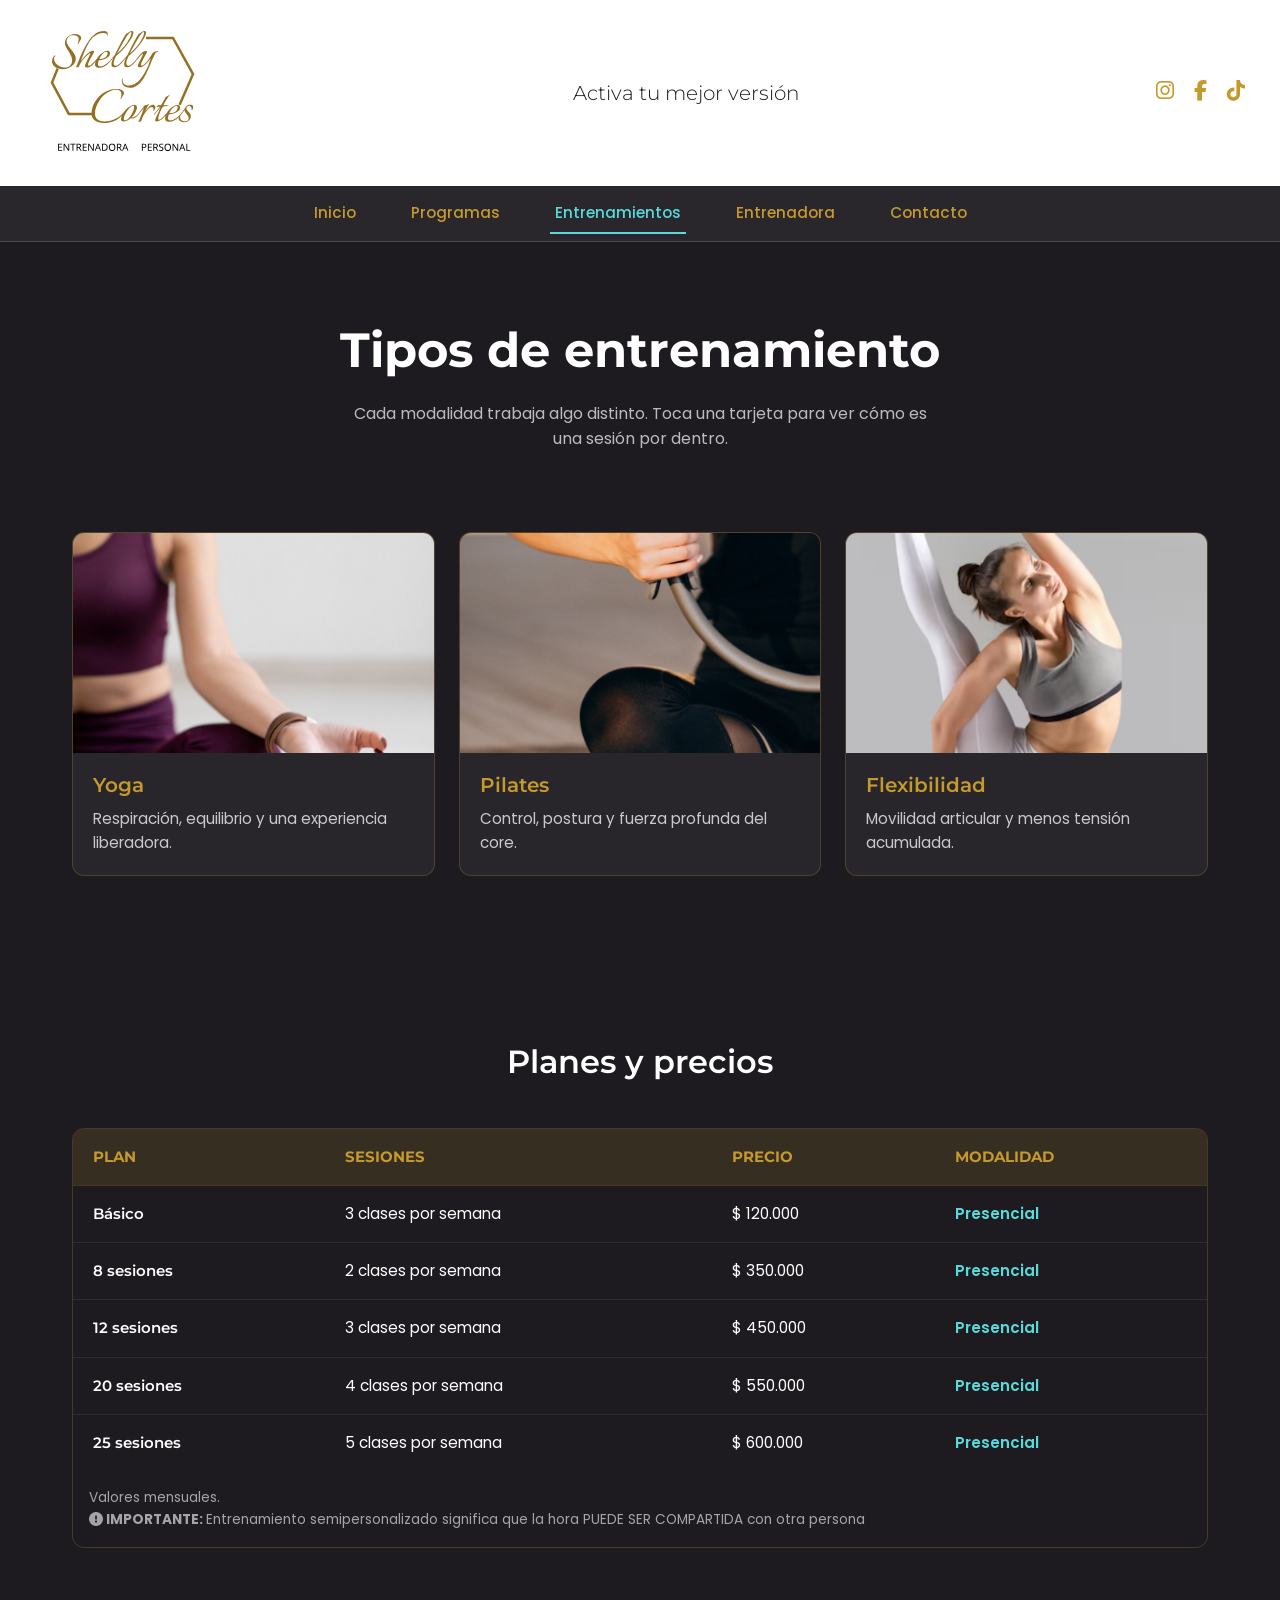
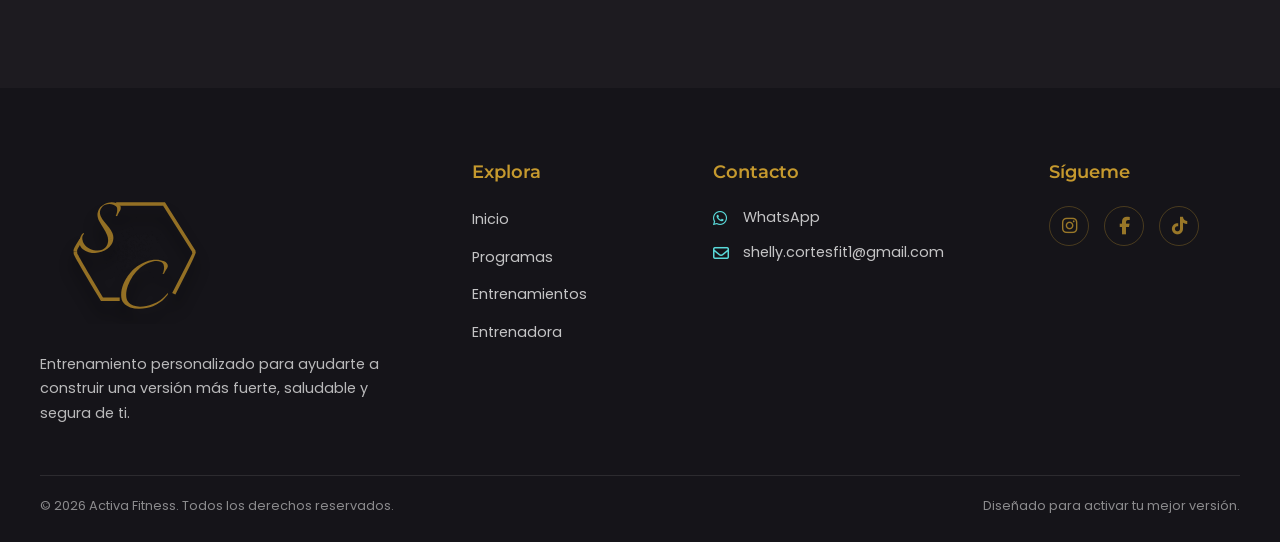
==== entrenamiento.html @ f57924ed "Primer commit - Activa Fitness" ====
<!DOCTYPE html>
<html lang="es">

<head>
    <meta charset="UTF-8">
    <meta name="viewport" content="width=device-width, initial-scale=1.0">
    <meta name="description" content="Yoga, pilates y flexibilidad: los tipos de entrenamiento de Activa Fitness.">
    <title>Shelly Cortés</title>

    <link rel="icon" type="image/svg+xml" href="img/Logo_iniciales.svg">

    <link rel="preconnect" href="https://fonts.googleapis.com">
    <link rel="preconnect" href="https://fonts.gstatic.com" crossorigin>
    <link
        href="https://fonts.googleapis.com/css2?family=Montserrat:wght@300;400;600;700&family=Poppins:wght@300;400;500;600&display=swap"
        rel="stylesheet">
    <link rel="stylesheet" href="https://cdnjs.cloudflare.com/ajax/libs/font-awesome/6.5.2/css/all.min.css">
    <link rel="stylesheet" href="style.css">
</head>

<body>
    <a class="saltar-contenido" href="#tipos">Saltar al contenido</a>

    <header id="inicio">
        <div class="encabezado">
            <div class="activa">
                <a href="index.html">
                    <img src="img/Logo_completo.svg" alt="Activa Fitness">
                </a>
            </div>

            <p class="lema">Activa tu mejor versión</p>

            <div class="redes-sociales">
                <a href="https://www.instagram.com/shelly.cortesfit/" target="_blank" "Instagram"><i class="fa-brands fa-instagram"></i></a>
                <a href="#" aria-label="Facebook"><i class="fa-brands fa-facebook-f"></i></a>
                <a href="#" aria-label="TikTok"><i class="fa-brands fa-tiktok"></i></a>
            </div>

            <button class="menu-toggle" aria-label="Abrir menú" aria-expanded="false" aria-controls="menu-principal">
                <i class="fa-solid fa-bars"></i>
            </button>
        </div>

        <nav class="interfaces" id="menu-principal">
            <a href="index.html">Inicio</a>
            <a href="index.html#programas">Programas</a>
            <a href="entrenamiento.html" aria-current="page">Entrenamientos</a>
            <a href="index.html#perfil">Entrenadora</a>
            <a href="#contacto">Contacto</a>
        </nav>
    </header>

    <main>
        <section class="pagina-titulo">
            <h1>Tipos de entrenamiento</h1>
            <p>Cada modalidad trabaja algo distinto. Toca una tarjeta para ver cómo es una sesión por dentro.</p>
        </section>

        <section class="entrenamiento" id="tipos">
            <ul class="lista-tarjetas lista-tarjetas--foto">
                <li class="trj-entrenamiento" id="yoga" data-modal="yoga" role="button" tabindex="0">
                    <img src="img/fotos/yoga.png" alt="Práctica de yoga">
                    <h2 class="titulo-tarjeta">Yoga</h2>
                    <p class="descripcion-tarjeta">Respiración, equilibrio y una experiencia liberadora.</p>
                </li>

                <li class="trj-entrenamiento" id="pilates" data-modal="pilates" role="button" tabindex="0">
                    <img src="img/fotos/pilates.png" alt="Sesión de pilates">
                    <h2 class="titulo-tarjeta">Pilates</h2>
                    <p class="descripcion-tarjeta">Control, postura y fuerza profunda del core.</p>
                </li>

                <li class="trj-entrenamiento" id="flexibilidad" data-modal="flexibilidad" role="button" tabindex="0">
                    <img src="img/fotos/flexibilidad.png" alt="Rutina de flexibilidad">
                    <h2 class="titulo-tarjeta">Flexibilidad</h2>
                    <p class="descripcion-tarjeta">Movilidad articular y menos tensión acumulada.</p>
                </li>
            </ul>
        </section>
    </main>

    <section class="precios" id="precios">
        <h2>Planes y precios</h2>

        <div class="tabla-wrapper">
            <table class="tabla-precios">
                <caption>Valores mensuales.<br><strong><i class="fa-solid fa-circle-exclamation"></i> IMPORTANTE:
                    </strong>Entrenamiento semipersonalizado significa que la hora PUEDE SER COMPARTIDA con otra persona
                </caption>
                <thead>
                    <tr>
                        <th scope="col"><b>PLAN</b></th>
                        <th scope="col"><b>SESIONES</b></th>
                        <th scope="col"><b>PRECIO</b></th>
                        <th scope="col"><b>MODALIDAD</b></th>
                    </tr>
                </thead>
                <tbody>
                    <tr>
                        <th scope="row">Básico</th>
                        <td>3 clases por semana</td>
                        <td>$ 120.000</td>
                        <td>Presencial</td>
                    </tr>
                    <tr>
                        <th scope="row">8 sesiones</th>
                        <td>2 clases por semana</td>
                        <td>$ 350.000</td>
                        <td>Presencial</td>
                    </tr>
                    <tr>
                        <th scope="row">12 sesiones</th>
                        <td>3 clases por semana</td>
                        <td>$ 450.000</td>
                        <td>Presencial</td>
                    </tr>
                    <tr>
                        <th scope="row">20 sesiones</th>
                        <td>4 clases por semana</td>
                        <td>$ 550.000</td>
                        <td>Presencial</td>
                    </tr>
                    <tr>
                        <th scope="row">25 sesiones</th>
                        <td>5 clases por semana</td>
                        <td>$ 600.000</td>
                        <td>Presencial</td>
                    </tr>
                </tbody>
            </table>
        </div>
    </section>

    <footer class="footer" id="contacto">
        <div class="footer-contenido">
            <div class="footer-columna footer-marca">
                <img src="img/Logo_iniciales.svg" alt="Activa Fitness">
                <p>
                    Entrenamiento personalizado para ayudarte a construir
                    una versión más fuerte, saludable y segura de ti.
                </p>
            </div>

            <div class="footer-columna">
                <h2>Explora</h2>
                <ul>
                    <li><a href="index.html">Inicio</a></li>
                    <li><a href="index.html#programas">Programas</a></li>
                    <li><a href="entrenamiento.html">Entrenamientos</a></li>
                    <li><a href="index.html#perfil">Entrenadora</a></li>
                </ul>
            </div>

            <div class="footer-columna">
                <h2>Contacto</h2>
                <ul class="footer-contacto">
                    <li>
                        <i class="fa-brands fa-whatsapp" aria-hidden="true"></i>
                        <a href="https://wa.me/573004413458" target="_blank">WhatsApp</a>
                    </li>
                    <li>
                        <i class="fa-regular fa-envelope" aria-hidden="true"></i>
                        <a href="shelly.cortesfit1@gmail.com" target="_blank">shelly.cortesfit1@gmail.com</a>
                    </li>
                </ul>
            </div>

            <div class="footer-columna">
                <h2>Sígueme</h2>
                <div class="footer-redes">
                    <a href="https://www.instagram.com/shelly.cortesfit/" target="_blank" aria-label="Instagram"><i class="fa-brands fa-instagram"></i></a>
                    <a href="#" aria-label="Facebook"><i class="fa-brands fa-facebook-f"></i></a>
                    <a href="#" aria-label="TikTok"><i class="fa-brands fa-tiktok"></i></a>
                </div>
            </div>
        </div>

        <div class="footer-linea"></div>

        <div class="footer-inferior">
            <p>© 2026 Activa Fitness. Todos los derechos reservados.</p>
            <p>Diseñado para activar tu mejor versión.</p>
        </div>
    </footer>

    <!-- Modal reutilizable -->
    <div class="modal" id="modal" role="dialog" aria-modal="true" aria-labelledby="modal-titulo" hidden>
        <div class="modal-fondo" data-cerrar></div>

        <div class="modal-caja">
            <button class="modal-cerrar" aria-label="Cerrar" data-cerrar>&times;</button>

            <i class="modal-icono" id="modal-icono" aria-hidden="true"></i>
            <h2 id="modal-titulo"></h2>
            <p class="modal-resumen" id="modal-resumen"></p>

            <ul class="modal-lista" id="modal-lista"></ul>

            <a href="#contacto" class="btn-cta" data-cerrar>Reservar una sesión</a>
        </div>
    </div>


    <script src="script.js"></script>
</body>

</html>
---- style.css ----
/* =========================================================
   ACTIVA FITNESS — hoja de estilos
   Orden: variables > base > header > banner > secciones >
          tarjetas > perfil > modal > footer > media queries
   ========================================================= */

:root {
    --color-principal: #C5992E;
    --color-barra: #ffffff;
    --color-fondo: #1D1B20;
    --color-btn: #59D9D9;
    --color-nav: rgba(242, 242, 242, 0.05);
    --color-superficie: #24222a;
    --borde-suave: rgba(197, 153, 46, 0.25);
    --ancho-max: 1200px;
    --radio: 12px;
}

/* =========================
   BASE
========================= */

*,
*::before,
*::after {
    box-sizing: border-box;
}

body {
    margin: 0;
    font-family: "Poppins", sans-serif;
    background-color: var(--color-fondo);
    color: var(--color-barra);
    line-height: 1.6;
}

img {
    max-width: 100%;
}

:focus-visible {
    outline: 2px solid var(--color-btn);
    outline-offset: 3px;
}

.saltar-contenido {
    position: absolute;
    left: -9999px;
    top: 0;
    z-index: 200;
    background-color: var(--color-btn);
    color: var(--color-fondo);
    padding: 12px 20px;
    font-weight: 600;
    text-decoration: none;
}

.saltar-contenido:focus {
    left: 0;
}

@media (prefers-reduced-motion: reduce) {

    *,
    *::before,
    *::after {
        animation-duration: 0.01ms !important;
        transition-duration: 0.01ms !important;
    }
}

/* =========================
   HEADER
========================= */

.encabezado {
    background-color: var(--color-barra);
    padding: 18px 35px;
    display: flex;
    align-items: center;
    justify-content: space-between;
    gap: 20px;
    position: relative;
}

.activa {
    display: flex;
    align-items: center;
}

.activa img {
    width: 180px;
    height: auto;
    display: block;
}

.lema {
    font-family: "Montserrat", sans-serif;
    font-size: 1.25rem;
    font-weight: 300;
    margin: 0;
    color: var(--color-fondo);
    text-align: center;
}

.redes-sociales {
    display: flex;
    align-items: center;
    gap: 20px;
}

.redes-sociales a {
    text-decoration: none;
}

.redes-sociales i {
    color: var(--color-principal);
    font-size: 1.3rem;
    transition: transform 0.3s ease, color 0.3s ease;
}

.redes-sociales a:hover i {
    color: #1a8f8f;
    transform: translateY(-3px);
}

.menu-toggle {
    display: none;
    border: none;
    background: transparent;
    color: var(--color-principal);
    font-size: 1.5rem;
    cursor: pointer;
    padding: 5px;
}

/* =========================
   NAV
========================= */

.interfaces {
    background-color: var(--color-nav);
    min-height: 50px;
    display: flex;
    justify-content: center;
    align-items: center;
    gap: 45px;
    border-bottom: 1px solid rgba(221, 221, 221, 0.2);
}

.interfaces a {
    position: relative;
    text-decoration: none;
    color: var(--color-principal);
    font-size: 0.95rem;
    font-weight: 500;
    padding: 15px 5px;
    transition: color 0.3s ease;
}

.interfaces a:hover,
.interfaces a[aria-current="page"] {
    color: var(--color-btn);
}

.interfaces a::after {
    content: "";
    position: absolute;
    left: 0;
    bottom: 7px;
    width: 0;
    height: 2px;
    background-color: var(--color-btn);
    transition: width 0.3s ease;
}

.interfaces a:hover::after,
.interfaces a[aria-current="page"]::after {
    width: 100%;
}

/* =========================
   BANNER / CARRUSEL
========================= */

.banner-img {
    padding: 0;
}

.carrusel-wrapper {
    position: relative;
    overflow: hidden;
    height: 70vh;
    min-height: 420px;
}

.carrusel-track {
    list-style: none;
    margin: 0;
    padding: 0;
    display: flex;
    height: 100%;
    transition: transform 0.5s ease;
}

.carrusel-track li {
    flex: 0 0 100%;
    position: relative;
}

.carrusel-track img {
    width: 100%;
    height: 100%;
    object-fit: cover;
    display: block;
}

.carrusel-track li::after {
    content: "";
    position: absolute;
    inset: 0;
    background: linear-gradient(to right,
            rgba(29, 27, 32, 0.85) 0%,
            rgba(29, 27, 32, 0.35) 60%,
            rgba(29, 27, 32, 0.1) 100%);
}

.descripcion {
    position: absolute;
    top: 50%;
    left: 6%;
    transform: translateY(-50%);
    max-width: 520px;
    z-index: 2;
}

.descripcion h1 {
    font-family: "Montserrat", sans-serif;
    font-size: clamp(2rem, 5vw, 3.5rem);
    font-weight: 700;
    line-height: 1.1;
    margin: 0 0 12px;
    color: var(--color-barra);
}

.descripcion p {
    margin: 0 0 24px;
    opacity: 0.85;
}

.btn-cta {
    display: inline-block;
    padding: 14px 32px;
    background-color: var(--color-btn);
    color: var(--color-fondo);
    text-decoration: none;
    font-weight: 600;
    border-radius: 6px;
    transition: opacity 0.3s;
}

.btn-cta:hover {
    opacity: 0.85;
}

/* Controles del carrusel */

.carrusel-btn {
    position: absolute;
    top: 50%;
    transform: translateY(-50%);
    z-index: 3;
    background-color: rgba(29, 27, 32, 0.6);
    color: var(--color-barra);
    border: none;
    border-radius: 50%;
    width: 44px;
    height: 44px;
    font-size: 1rem;
    cursor: pointer;
    transition: background-color 0.3s;
}

.carrusel-btn:hover {
    background-color: var(--color-principal);
}

.carrusel-btn.prev {
    left: 16px;
}

.carrusel-btn.next {
    right: 16px;
}

.carrusel-puntos {
    position: absolute;
    bottom: 18px;
    left: 50%;
    transform: translateX(-50%);
    z-index: 3;
    display: flex;
    gap: 8px;
}

.carrusel-puntos button {
    width: 10px;
    height: 10px;
    padding: 0;
    border: none;
    border-radius: 50%;
    background-color: rgba(255, 255, 255, 0.45);
    cursor: pointer;
    transition: background-color 0.3s;
}

.carrusel-puntos button.activo {
    background-color: var(--color-btn);
}

/* =========================
   SECCIONES GENÉRICAS
========================= */

.sesiones,
.entrenamiento {
    padding: 80px 32px;
    max-width: var(--ancho-max);
    margin: 0 auto;
}

.sesiones h2,
.entrenamiento h2:not(.titulo-tarjeta) {
    font-family: "Montserrat", sans-serif;
    font-size: 2rem;
    font-weight: 600;
    text-align: center;
    margin: 0 0 12px;
    color: var(--color-barra);
}

.seccion-intro {
    text-align: center;
    margin: 0 0 48px;
    opacity: 0.7;
}

.pagina-titulo {
    max-width: var(--ancho-max);
    margin: 0 auto;
    padding: 70px 32px 0;
    text-align: center;
}

.pagina-titulo h1 {
    font-family: "Montserrat", sans-serif;
    font-size: clamp(2rem, 5vw, 3rem);
    font-weight: 700;
    margin: 0 0 12px;
}

.pagina-titulo p {
    margin: 0 auto;
    max-width: 60ch;
    opacity: 0.7;
}

/* =========================
   TARJETAS
========================= */

.lista-tarjetas {
    list-style: none;
    margin: 0;
    padding: 0;
    display: grid;
    grid-template-columns: repeat(auto-fit, minmax(240px, 1fr));
    gap: 24px;
}

.lista-tarjetas--foto {
    grid-template-columns: repeat(auto-fit, minmax(260px, 1fr));
}

.tarjeta {
    background-color: rgba(243, 239, 239, 0.05);
    border: 1px solid var(--borde-suave);
    border-radius: var(--radio);
    padding: 32px 24px;
    text-align: center;
    transition: transform 0.3s, border-color 0.3s;
}

.tarjeta[data-modal] {
    cursor: pointer;
}

.tarjeta:hover {
    transform: translateY(-6px);
    border-color: var(--color-principal);
}

.tarjeta i {
    font-size: 2.5rem;
    color: var(--color-btn);
    margin-bottom: 16px;
    display: block;
}

.titulo-tarjeta {
    font-family: "Montserrat", sans-serif;
    font-size: 1.5rem;
    font-weight: 600;
    margin: 0 0 8px;
    color: var(--color-barra);
}

.descripcion-tarjeta {
    margin: 0;
    font-size: 0.95rem;
    opacity: 0.75;
    color: var(--color-barra);
}

/* Tarjetas con foto */

.trj-entrenamiento {
    position: relative;
    border-radius: var(--radio);
    overflow: hidden;
    background-color: rgba(242, 242, 242, 0.05);
    border: 1px solid var(--borde-suave);
    transition: transform 0.3s, border-color 0.3s;
}

.trj-entrenamiento[data-modal],
.trj-entrenamiento a {
    cursor: pointer;
}

.trj-entrenamiento a {
    display: block;
    color: inherit;
    text-decoration: none;
}

.trj-entrenamiento:hover {
    transform: translateY(-6px);
    border-color: var(--color-principal);
}

.trj-entrenamiento img {
    width: 100%;
    height: 220px;
    object-fit: cover;
    display: block;
}

.trj-entrenamiento .titulo-tarjeta {
    font-size: 1.25rem;
    color: var(--color-principal);
    margin: 16px 20px 6px;
}

.trj-entrenamiento .descripcion-tarjeta {
    margin: 0 20px 20px;
}

/* =========================
   PERFIL ENTRENADORA
========================= */

.perfil {
    background-color: rgba(242, 242, 242, 0.05);
    padding: 60px 30px;
    display: flex;
    align-items: center;
    justify-content: center;
    gap: 50px;
    max-width: var(--ancho-max);
    margin: 0 auto;
}

.entrenador {
    flex: 1;
}

.entrenador h2 {
    font-family: "Montserrat", sans-serif;
    font-size: 1.75rem;
    font-weight: 600;
    color: var(--color-principal);
    margin: 0 0 24px;
}

.credenciales {
    list-style: none;
    margin: 0;
    padding: 0;
    display: flex;
    flex-direction: column;
    gap: 14px;
}

.credenciales li {
    line-height: 1.5;
    padding-left: 28px;
    position: relative;
}

.credenciales li::before {
    content: "\2713";
    position: absolute;
    left: 0;
    color: var(--color-principal);
    font-weight: 700;
}

.foto-perfil {
    flex: 0 0 40%;
}

.foto-perfil img {
    width: 100%;
    border-radius: 10px;
    display: block;
}

/* =========================
   MODAL
========================= */

.modal {
    position: fixed;
    inset: 0;
    z-index: 100;
    display: flex;
    align-items: center;
    justify-content: center;
    padding: 20px;
}

.modal[hidden] {
    display: none;
}

.modal-fondo {
    position: absolute;
    inset: 0;
    background-color: rgba(0, 0, 0, 0.75);
    backdrop-filter: blur(3px);
}

.modal-caja {
    position: relative;
    z-index: 1;
    background-color: var(--color-superficie);
    border: 1px solid rgba(197, 153, 46, 0.35);
    border-radius: 16px;
    padding: 44px 40px 40px;
    max-width: 520px;
    width: 100%;
    max-height: 85vh;
    overflow-y: auto;
    text-align: center;
    animation: modal-aparecer 0.25s ease;
}

@keyframes modal-aparecer {
    from {
        opacity: 0;
        transform: translateY(16px);
    }

    to {
        opacity: 1;
        transform: translateY(0);
    }
}

.modal-cerrar {
    position: absolute;
    top: 12px;
    right: 16px;
    background: transparent;
    border: none;
    color: var(--color-barra);
    font-size: 2rem;
    line-height: 1;
    cursor: pointer;
    opacity: 0.6;
    transition: opacity 0.3s;
}

.modal-cerrar:hover {
    opacity: 1;
}

.modal-icono {
    font-size: 3rem;
    color: var(--color-btn);
    display: block;
    margin-bottom: 18px;
}

.modal-caja h2 {
    font-family: "Montserrat", sans-serif;
    font-size: 1.75rem;
    color: var(--color-principal);
    margin: 0 0 12px;
}

.modal-resumen {
    opacity: 0.8;
    margin: 0 0 24px;
}

.modal-lista {
    list-style: none;
    margin: 0 0 30px;
    padding: 0;
    display: flex;
    flex-direction: column;
    gap: 12px;
    text-align: left;
}

.modal-lista li {
    line-height: 1.5;
    padding-left: 28px;
    position: relative;
    font-size: 0.95rem;
}

.modal-lista li::before {
    content: "\2713";
    position: absolute;
    left: 0;
    color: var(--color-btn);
    font-weight: 700;
}

body.sin-scroll {
    overflow: hidden;
}

.precios {
    padding: 80px 32px;
    max-width: var(--ancho-max);
    margin: 0 auto;
}

.precios h2 {
    font-family: "Montserrat", sans-serif;
    font-size: 2rem;
    font-weight: 600;
    text-align: center;
    margin: 0 0 40px;
}

.tabla-wrapper {
    overflow-x: auto;
    border-radius: var(--radio);
    border: 1px solid var(--borde-suave);
}

.tabla-precios {
    width: 100%;
    min-width: 480px;
    border-collapse: collapse;
    font-size: 0.95rem;
}

.tabla-precios caption {
    caption-side: bottom;
    padding: 16px;
    font-size: 0.85rem;
    opacity: 0.6;
    text-align: left;
}

.tabla-precios thead th {
    background-color: rgba(197, 153, 46, 0.15);
    color: var(--color-principal);
    font-family: "Montserrat", sans-serif;
    font-weight: 600;
    text-align: left;
    padding: 16px 20px;
    border-bottom: 1px solid var(--borde-suave);
}

.tabla-precios td,
.tabla-precios tbody th {
    padding: 16px 20px;
    text-align: left;
    font-weight: 400;
    color: var(--color-barra);
}

.tabla-precios tbody th {
    font-family: "Montserrat", sans-serif;
    font-weight: 600;
}

.tabla-precios tbody tr {
    border-bottom: 1px solid rgba(242, 242, 242, 0.08);
    transition: background-color 0.3s;
}

.tabla-precios tbody tr:last-child {
    border-bottom: none;
}

.tabla-precios tbody tr:hover {
    background-color: rgba(242, 242, 242, 0.04);
}

.tabla-precios td:last-child {
    color: var(--color-btn);
    font-weight: 600;
    white-space: nowrap;
}

/* =========================
   FOOTER
========================= */

.footer {
    background-color: #151419;
    padding: 70px 40px 25px;
    margin-top: 60px;
}

.footer-contenido {
    max-width: var(--ancho-max);
    margin: 0 auto;
    display: grid;
    grid-template-columns: 2fr 1fr 1.5fr 1fr;
    gap: 50px;
}

.footer-columna h2 {
    font-family: "Montserrat", sans-serif;
    color: var(--color-principal);
    font-size: 1.1rem;
    font-weight: 600;
    margin: 0 0 20px;
}

.footer-marca img {
    width: 170px;
    margin-bottom: 20px;
}

.footer-marca p {
    max-width: 45ch;
    opacity: 0.7;
    line-height: 1.7;
    font-size: 0.9rem;
    margin: 0;
}

.footer-columna ul {
    list-style: none;
    padding: 0;
    margin: 0;
    display: flex;
    flex-direction: column;
    gap: 12px;
}

.footer-columna a {
    color: var(--color-barra);
    text-decoration: none;
    font-size: 0.9rem;
    opacity: 0.75;
    transition: color 0.3s ease, opacity 0.3s ease;
}

.footer-columna a:hover {
    color: var(--color-btn);
    opacity: 1;
}

.footer-contacto li {
    display: flex;
    align-items: center;
    gap: 10px;
}

.footer-contacto i {
    color: var(--color-btn);
    width: 20px;
}

.footer-redes {
    display: flex;
    gap: 15px;
}

.footer-redes a {
    width: 40px;
    height: 40px;
    display: flex;
    align-items: center;
    justify-content: center;
    border: 1px solid rgba(197, 153, 46, 0.4);
    border-radius: 50%;
    transition: background-color 0.3s ease, border-color 0.3s ease, transform 0.3s ease;
}

.footer-redes i {
    font-size: 1.1rem;
    color: var(--color-principal);
}

.footer-redes a:hover {
    background-color: var(--color-principal);
    border-color: var(--color-principal);
    transform: translateY(-4px);
}

.footer-redes a:hover i {
    color: var(--color-fondo);
}

.footer-linea {
    max-width: var(--ancho-max);
    margin: 50px auto 20px;
    border-top: 1px solid rgba(242, 242, 242, 0.1);
}

.footer-inferior {
    max-width: var(--ancho-max);
    margin: 0 auto;
    display: flex;
    justify-content: space-between;
    align-items: center;
    gap: 20px;
}

.footer-inferior p {
    margin: 0;
    opacity: 0.5;
    font-size: 0.8rem;
}

/* =========================================================
   MEDIA QUERIES
   ========================================================= */

@media (max-width: 900px) {
    .footer-contenido {
        grid-template-columns: 1fr 1fr;
        gap: 40px;
    }
}

@media (max-width: 768px) {

    /* Header */
    .encabezado {
        padding: 15px 20px;
        flex-wrap: wrap;
    }

    .activa img {
        width: 150px;
    }

    .lema {
        font-size: 0.95rem;
        order: 3;
        width: 100%;
        text-align: left;
    }

    .redes-sociales {
        gap: 15px;
        margin-left: auto;
    }

    .redes-sociales i {
        font-size: 1.15rem;
    }

    .menu-toggle {
        display: block;
    }

    /* Nav plegable */
    .interfaces {
        flex-direction: column;
        gap: 0;
        align-items: stretch;
        max-height: 0;
        overflow: hidden;
        transition: max-height 0.3s ease;
    }

    .interfaces.abierto {
        max-height: 400px;
    }

    .interfaces a {
        padding: 14px 20px;
        border-bottom: 1px solid rgba(221, 221, 221, 0.1);
    }

    .interfaces a::after {
        display: none;
    }

    /* Banner */
    .carrusel-wrapper {
        height: 60vh;
        min-height: 360px;
    }

    .carrusel-track li::after {
        background: linear-gradient(to bottom,
                rgba(29, 27, 32, 0.4) 0%,
                rgba(29, 27, 32, 0.85) 100%);
    }

    .descripcion {
        left: 20px;
        right: 20px;
        max-width: none;
    }

    /* Perfil */
    .perfil {
        flex-direction: column;
        padding: 50px 20px;
        gap: 30px;
    }

    .foto-perfil {
        flex: none;
        width: 100%;
        max-width: 400px;
    }

    .entrenador h2 {
        font-size: 1.4rem;
    }

    .sesiones,
    .entrenamiento {
        padding: 60px 20px;
    }
}

@media (max-width: 600px) {
    .footer {
        padding: 50px 25px 20px;
    }

    .footer-contenido {
        grid-template-columns: 1fr;
        gap: 35px;
    }

    .footer-marca p {
        max-width: 100%;
    }

    .footer-inferior {
        flex-direction: column;
        text-align: center;
        gap: 8px;
    }

    .modal-caja {
        padding: 40px 24px 32px;
    }
}
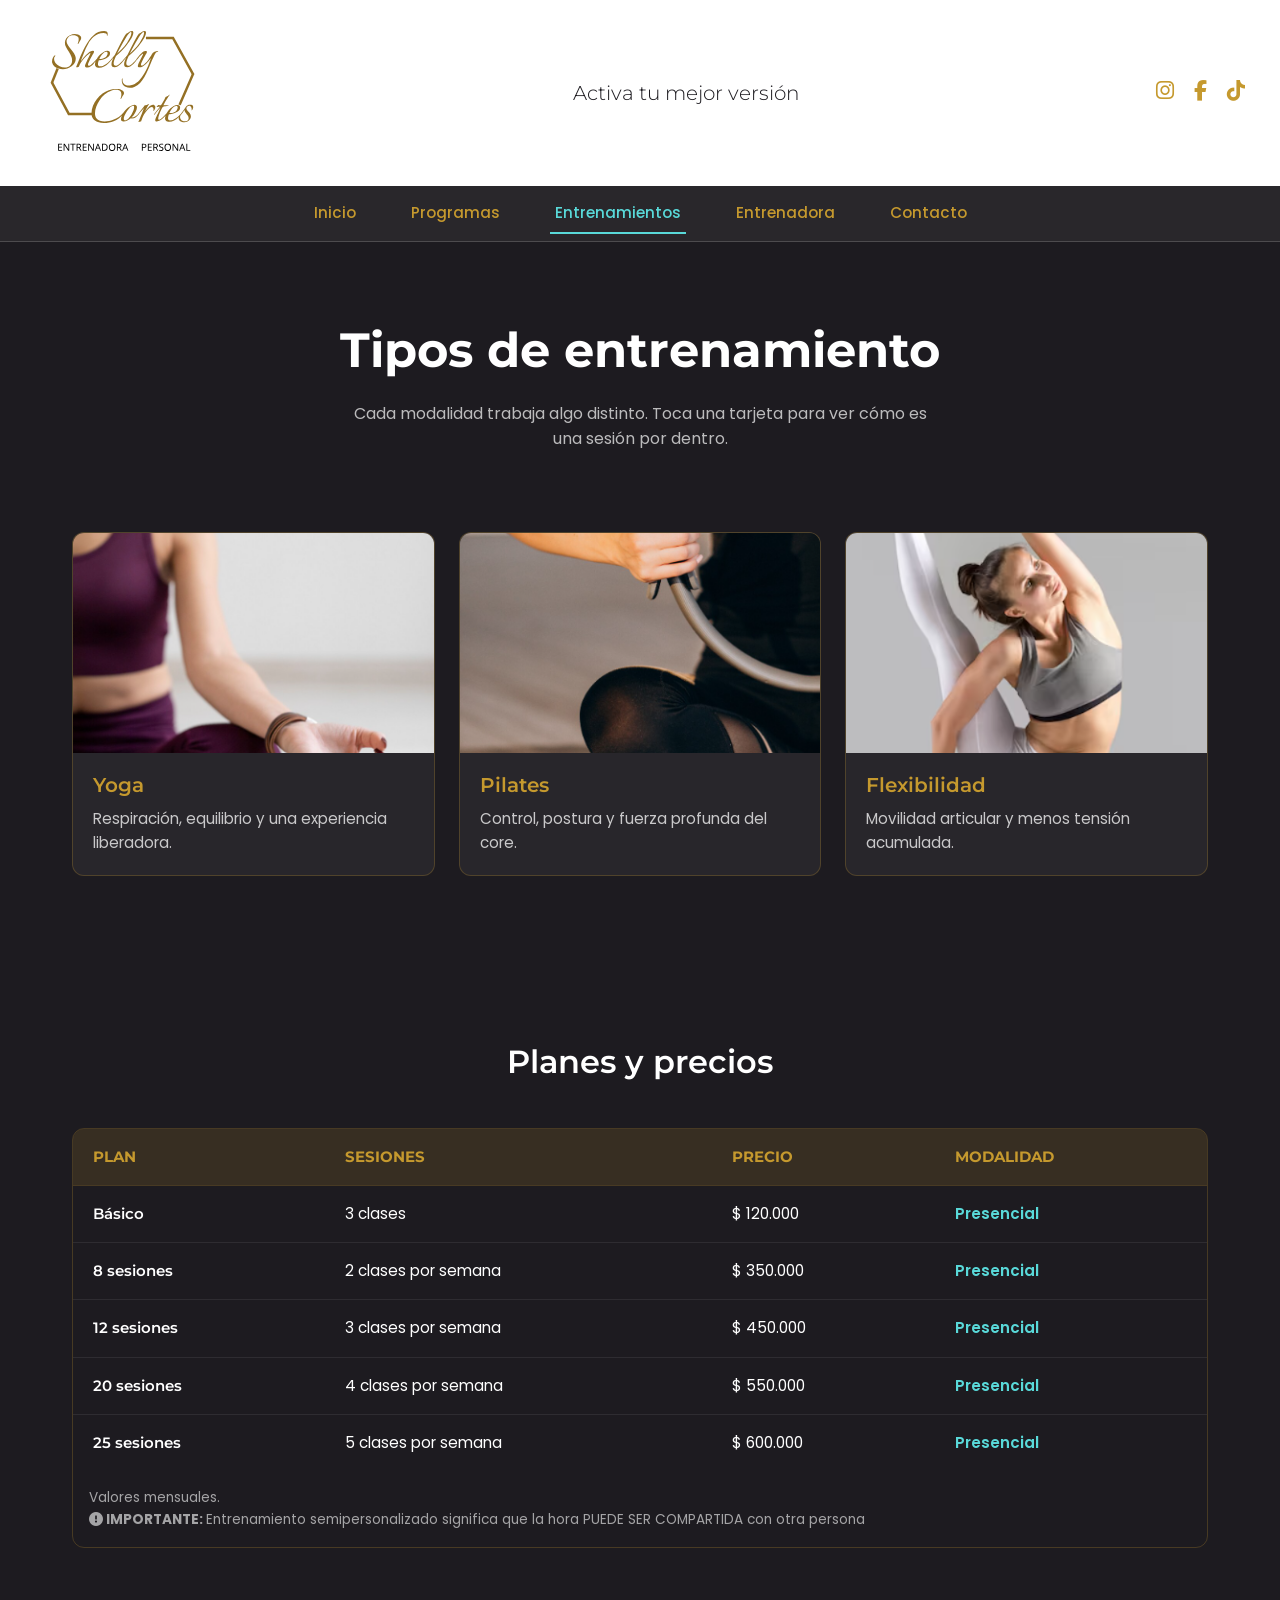
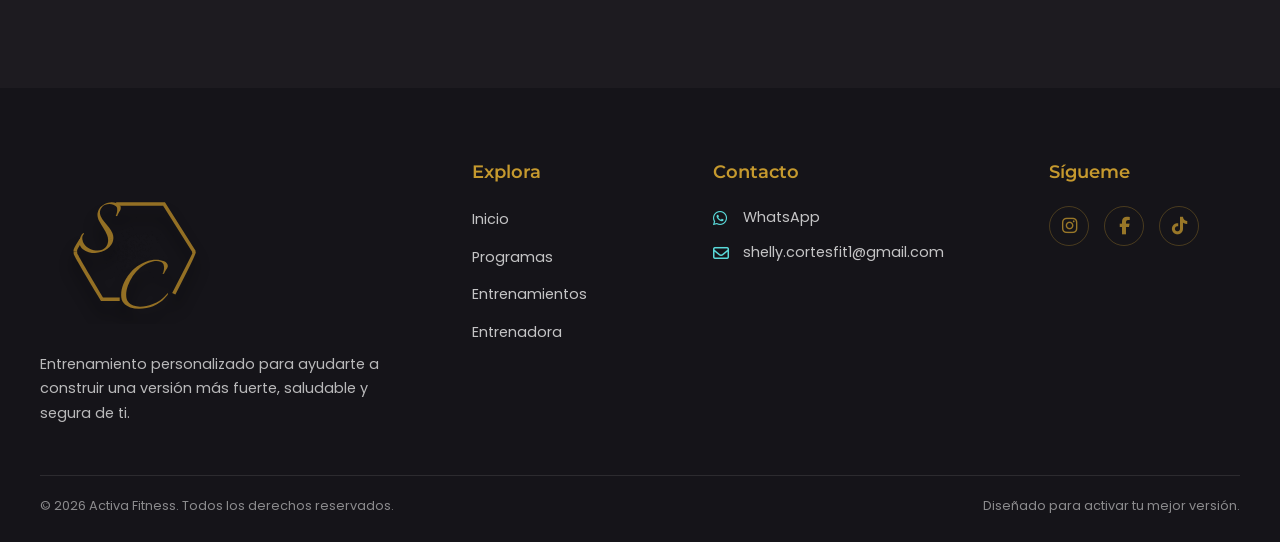
==== commit b8e9fa05: "actualización precios" ====
--- a/entrenamiento.html
+++ b/entrenamiento.html
@@ -99,7 +99,7 @@
                 <tbody>
                     <tr>
                         <th scope="row">Básico</th>
-                        <td>3 clases por semana</td>
+                        <td>3 clases</td>
                         <td>$ 120.000</td>
                         <td>Presencial</td>
                     </tr>
--- a/style.css
+++ b/style.css
@@ -481,6 +481,70 @@
     margin: 0 auto;
 }
 
+.carrusel-perfil {
+    position: relative;
+    border-radius: 10px;
+    overflow: hidden;
+    flex: 0 1 340px;
+    min-width: 0;
+}
+
+.carrusel-scroll {
+    list-style: none;
+    margin: 0;
+    padding: 0;
+    display: flex;
+    overflow-x: auto;
+    scroll-snap-type: x mandatory;
+    scroll-behavior: smooth;
+    scrollbar-width: none;
+}
+
+.carrusel-scroll::-webkit-scrollbar {
+    display: none;
+}
+
+.carrusel-scroll li {
+    flex: 0 0 100%;
+    scroll-snap-align: center;
+    scroll-margin: 0;
+}
+
+
+.carrusel-scroll img {
+    width: 100%;
+    height: auto;
+    aspect-ratio: 4 / 5;
+    object-fit: cover;
+    display: block;
+}
+
+.carrusel-anclas {
+    position: absolute;
+    bottom: 14px;
+    left: 50%;
+    transform: translateX(-50%);
+    display: flex;
+    gap: 8px;
+    z-index: 2;
+}
+
+.carrusel-anclas a {
+    display: block;
+    width: 24px;
+    height: 24px;
+    position: relative;
+}
+
+.carrusel-anclas a.activo::before {
+    background-color: var(--color-btn);
+    transform: scale(1.25);
+}
+
+.carrusel-anclas a:hover::before,
+.carrusel-anclas a:focus-visible::before {
+    background-color: var(--color-btn);
+}
 .entrenador {
     flex: 1;
 }
@@ -518,13 +582,17 @@
 
 .foto-perfil {
     flex: 0 0 40%;
-}
-
-.foto-perfil img {
-    width: 100%;
-    border-radius: 10px;
-    display: block;
-}
+    min-width: 0;
+}
+
+@media (max-width: 768px) {
+    .carrusel-perfil {
+        flex: none;
+        width: 100%;
+        max-width: 400px;
+    }
+}
+
 
 /* =========================
    MODAL
